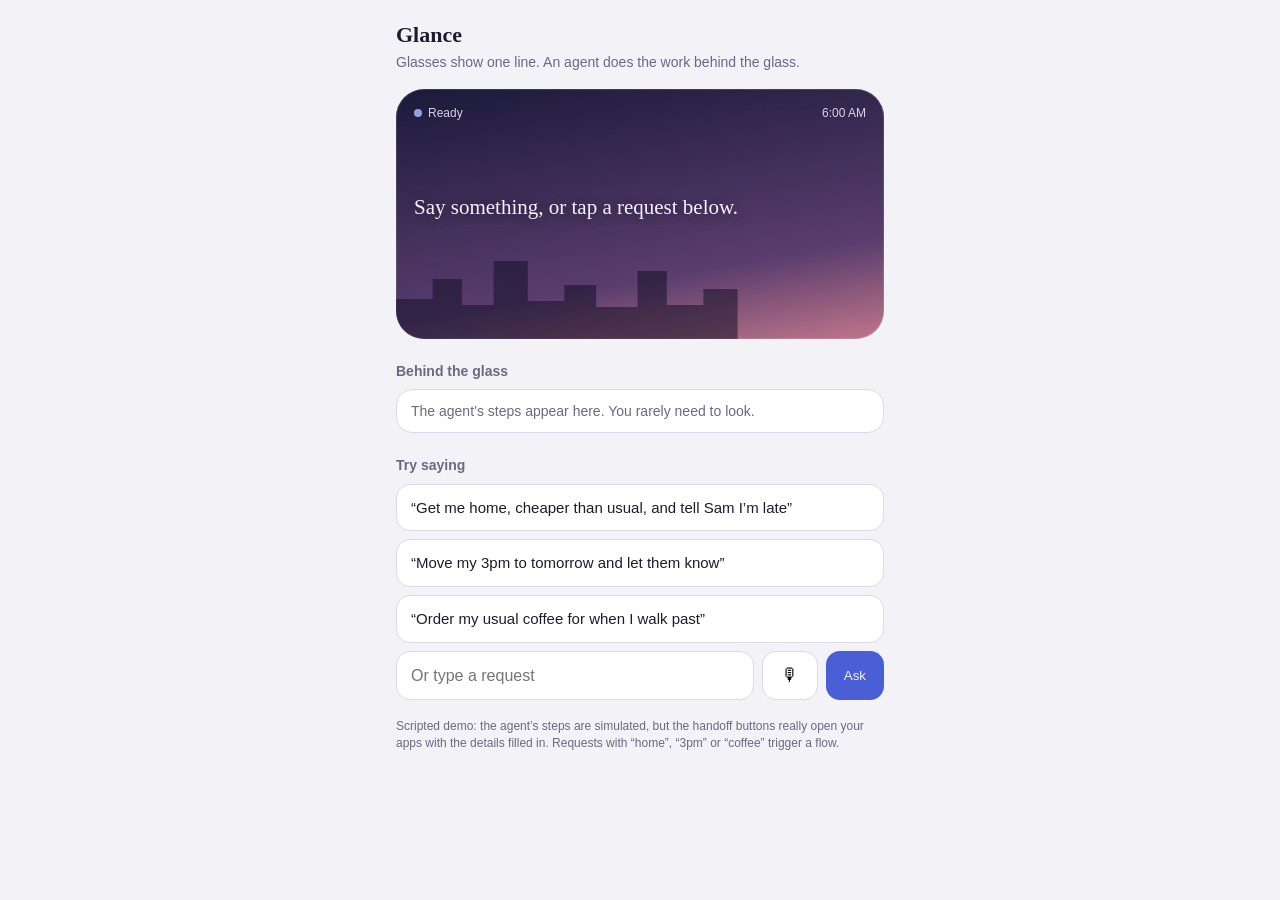
==== index.html @ cab1961d "Add files via upload" ====
<!DOCTYPE html>
<html lang="en">
<head>
<meta charset="utf-8">
<meta name="viewport" content="width=device-width, initial-scale=1, viewport-fit=cover">
<title>Glance</title>
<meta name="description" content="An agent and glasses interface prototype.">
<meta name="theme-color" content="#1b1a3a">
<link rel="manifest" href="manifest.webmanifest">
<link rel="icon" href="icons/icon-192.png">
<link rel="apple-touch-icon" href="icons/apple-touch-icon.png">
<meta name="apple-mobile-web-app-capable" content="yes">
<meta name="mobile-web-app-capable" content="yes">
<meta name="apple-mobile-web-app-title" content="Glance">
<meta name="apple-mobile-web-app-status-bar-style" content="black-translucent">
<link rel="stylesheet" href="styles.css">
</head>
<body>
<main>
  <h1>Glance</h1>
  <p class="sub">Glasses show one line. An agent does the work behind the glass.</p>

  <div class="lens" aria-live="polite">
    <svg class="city" viewBox="0 0 400 90" preserveAspectRatio="none" aria-hidden="true"><path d="M0 90V50h30V30h24v26h26V12h28v40h30V36h26v22h34V22h24v34h30V40h28v50z" fill="#0d0c20"/></svg>
    <div class="hud">
      <div class="top"><span><span class="dot" id="dot"></span><span id="status">Ready</span></span><span id="clock"></span></div>
      <div class="glance" id="glance">Say something, or tap a request below.</div>
      <button class="pinch" id="pinch">Pinch to confirm</button>
    </div>
  </div>

  <h2>Behind the glass</h2>
  <ul class="log" id="log"><li class="empty">The agent’s steps appear here. You rarely need to look.</li></ul>

  <h2>Try saying</h2>
  <div class="chips" id="chips"></div>
  <div class="row">
    <input id="q" placeholder="Or type a request" aria-label="Type a request" autocomplete="off">
    <button class="mic" id="mic" aria-label="Speak a request" hidden>🎙</button>
    <button class="go" id="go">Ask</button>
  </div>
  <p class="note">Scripted demo: the agent’s steps are simulated, but the handoff buttons really open your apps with the details filled in. Requests with “home”, “3pm” or “coffee” trigger a flow.</p>
</main>
<script src="app.js"></script>
</body>
</html>
---- styles.css ----
:root{
  --bg:#f3f2f7;--ink:#1d1b2e;--mute:#6b6880;--card:#fff;--line:#dcd9e8;--acc:#4a5fd6;--ok:#2f8f6b;
  --sky1:#1b1a3a;--sky2:#5a3d6e;--hud:#f4f2ff;--hudacc:#a9b8ff;
}
@media (prefers-color-scheme:dark){
  :root{--bg:#0f0e1a;--ink:#ecebf7;--mute:#9a97b3;--card:#191830;--line:#2c2a48;--acc:#9db4ff;--ok:#6fd1a8}
}
*{box-sizing:border-box}
html{-webkit-text-size-adjust:100%}
body{margin:0;background:var(--bg);color:var(--ink);font:16px/1.45 -apple-system,"Segoe UI",Roboto,sans-serif;
  padding:env(safe-area-inset-top,0px) env(safe-area-inset-right,0px) env(safe-area-inset-bottom,0px) env(safe-area-inset-left,0px)}
main{max-width:520px;margin:0 auto;padding:18px 16px 40px}
h1{font:600 22px/1.2 "Iowan Old Style",Georgia,serif;margin:4px 0}
.sub{color:var(--mute);margin:0 0 16px;font-size:14px}
.lens{position:relative;height:250px;border-radius:28px;overflow:hidden;background:linear-gradient(170deg,var(--sky1),var(--sky2) 70%,#c0768a);box-shadow:inset 0 0 0 1px rgba(255,255,255,.12)}
.city{position:absolute;left:0;right:0;bottom:0;height:90px;opacity:.5;width:100%}
.hud{position:absolute;inset:0;padding:16px 18px;display:flex;flex-direction:column;color:var(--hud)}
.top{display:flex;justify-content:space-between;font-size:12px;opacity:.85}
.dot{display:inline-block;width:8px;height:8px;border-radius:50%;background:var(--hudacc);margin-right:6px}
.dot.on{animation:p 1s infinite}
@keyframes p{50%{opacity:.25}}
.glance{margin:auto 0;font:500 21px/1.3 "Iowan Old Style",Georgia,serif;text-shadow:0 1px 12px rgba(0,0,0,.4);min-height:56px}
.glance small{display:block;font:400 13px/1.4 -apple-system,"Segoe UI",Roboto,sans-serif;opacity:.8;margin-top:4px}
.pinch{display:none;align-self:flex-start;border:1px solid var(--hudacc);background:rgba(169,184,255,.16);color:var(--hud);border-radius:999px;padding:10px 18px;font:500 14px/1 inherit;cursor:pointer}
.pinch.show{display:inline-block}
h2{font-size:14px;margin:22px 0 8px;color:var(--mute);font-weight:600}
.log{list-style:none;margin:0;padding:0;background:var(--card);border:1px solid var(--line);border-radius:16px}
.log li{display:flex;gap:10px;padding:11px 14px;border-bottom:1px solid var(--line);font-size:14px}
.log li:last-child{border:0}
.log .ic{width:18px;flex:none;text-align:center;color:var(--mute)}
.log li.done .ic{color:var(--ok)}
.log b{font-weight:600}
.log .d{display:block;color:var(--mute);font-size:13px}
.empty{padding:14px;color:var(--mute);font-size:14px}
.chips{display:flex;flex-direction:column;gap:8px}
.chip{text-align:left;background:var(--card);color:var(--ink);border:1px solid var(--line);border-radius:14px;padding:12px 14px;font:inherit;font-size:15px;cursor:pointer}
.row{display:flex;gap:8px;margin-top:8px}
input{flex:1;min-width:0;border:1px solid var(--line);background:var(--card);color:var(--ink);border-radius:14px;padding:12px 14px;font:inherit;font-size:16px}
.go,.mic{border:0;border-radius:14px;padding:0 18px;font:600 15px/1 inherit;cursor:pointer}
.go{background:var(--acc);color:var(--bg)}
.mic{background:var(--card);border:1px solid var(--line);font-size:18px}
.mic.live{background:var(--acc)}
.note{color:var(--mute);font-size:12px;margin-top:18px}
button:focus-visible,input:focus-visible{outline:2px solid var(--acc);outline-offset:2px}
@media (prefers-reduced-motion:reduce){.dot.on{animation:none}}

.acts{display:flex;flex-wrap:wrap;gap:8px}
.act{display:inline-block;background:var(--acc);color:var(--bg);border:0;border-radius:999px;padding:9px 16px;font:600 14px/1 inherit;text-decoration:none;cursor:pointer}
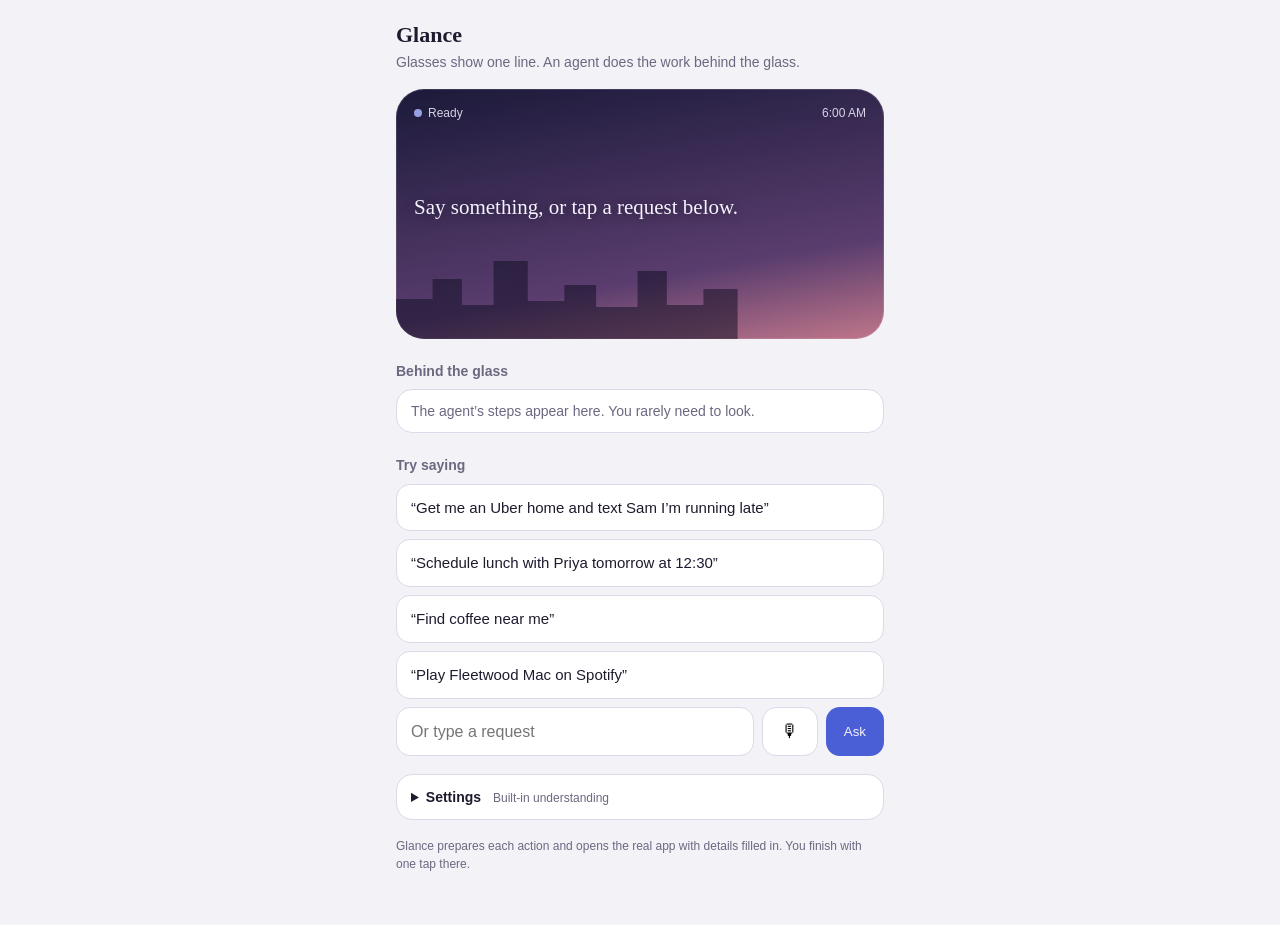
==== commit f2f39712: "updated files" ====
--- a/index.html
+++ b/index.html
@@ -39,7 +39,17 @@
     <button class="mic" id="mic" aria-label="Speak a request" hidden>🎙</button>
     <button class="go" id="go">Ask</button>
   </div>
-  <p class="note">Scripted demo: the agent’s steps are simulated, but the handoff buttons really open your apps with the details filled in. Requests with “home”, “3pm” or “coffee” trigger a flow.</p>
+  <details class="settings">
+    <summary>Settings <span id="mode"></span></summary>
+    <label>Contacts (one per line: Name, number, email)
+      <textarea id="s-contacts" rows="4" placeholder="Sam, +15551234567, sam@example.com"></textarea></label>
+    <label>Home address
+      <input id="s-home" placeholder="12 Main St, Springfield" autocomplete="off"></label>
+    <label>Anthropic API key (optional, for understanding any phrasing)
+      <input id="s-key" type="password" placeholder="sk-ant-..." autocomplete="off"></label>
+    <p class="note">Saved on this device only. The key is sent only to Anthropic when you give a command. Anyone with access to this phone could read it.</p>
+  </details>
+  <p class="note">Glance prepares each action and opens the real app with details filled in. You finish with one tap there.</p>
 </main>
 <script src="app.js"></script>
 </body>
--- a/styles.css
+++ b/styles.css
@@ -46,3 +46,10 @@
 
 .acts{display:flex;flex-wrap:wrap;gap:8px}
 .act{display:inline-block;background:var(--acc);color:var(--bg);border:0;border-radius:999px;padding:9px 16px;font:600 14px/1 inherit;text-decoration:none;cursor:pointer}
+
+.settings{margin-top:18px;background:var(--card);border:1px solid var(--line);border-radius:16px;padding:12px 14px}
+.settings summary{cursor:pointer;font-weight:600;font-size:14px}
+.settings summary span{color:var(--mute);font-weight:400;margin-left:8px;font-size:12px}
+.settings label{display:block;font-size:13px;color:var(--mute);margin-top:12px}
+.settings input,.settings textarea{display:block;width:100%;margin-top:4px;border:1px solid var(--line);background:var(--bg);color:var(--ink);border-radius:10px;padding:10px;font:inherit;font-size:16px}
+.acts{display:flex;flex-wrap:wrap;gap:8px;margin-top:6px}
